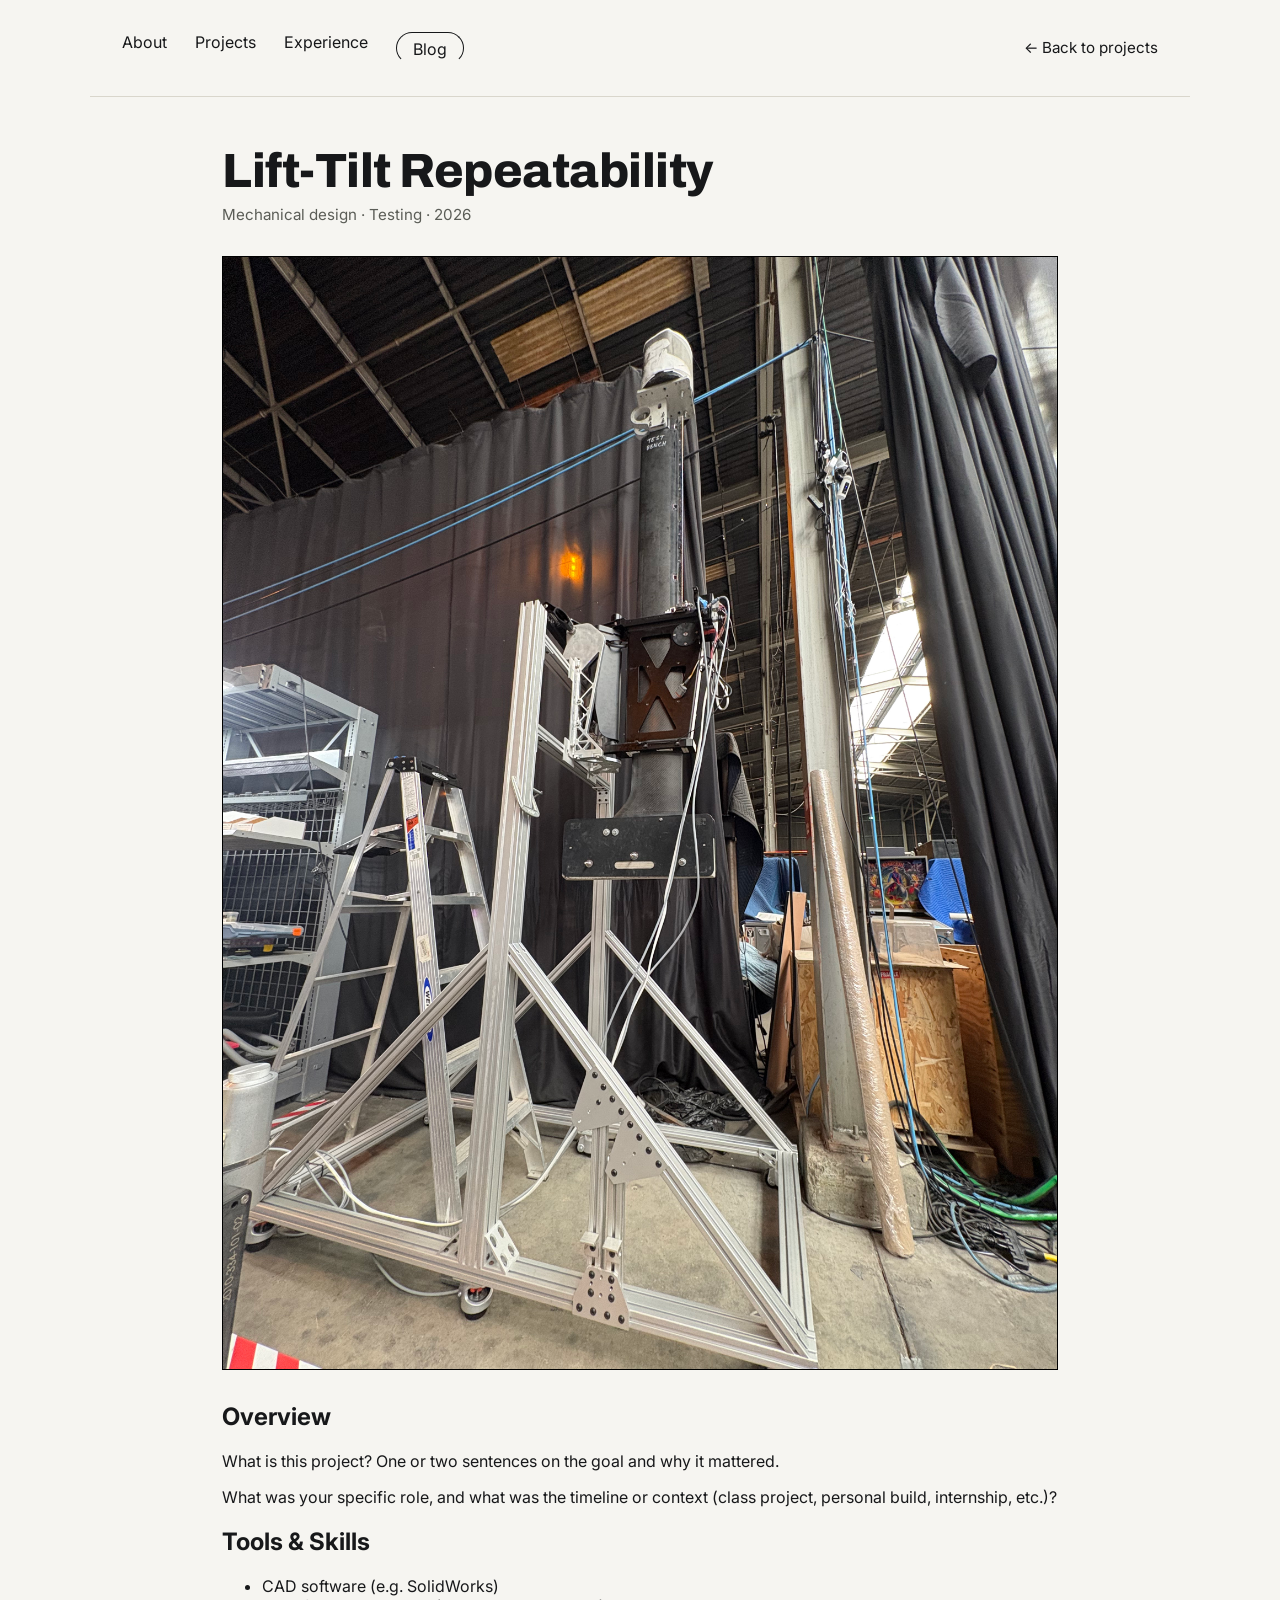
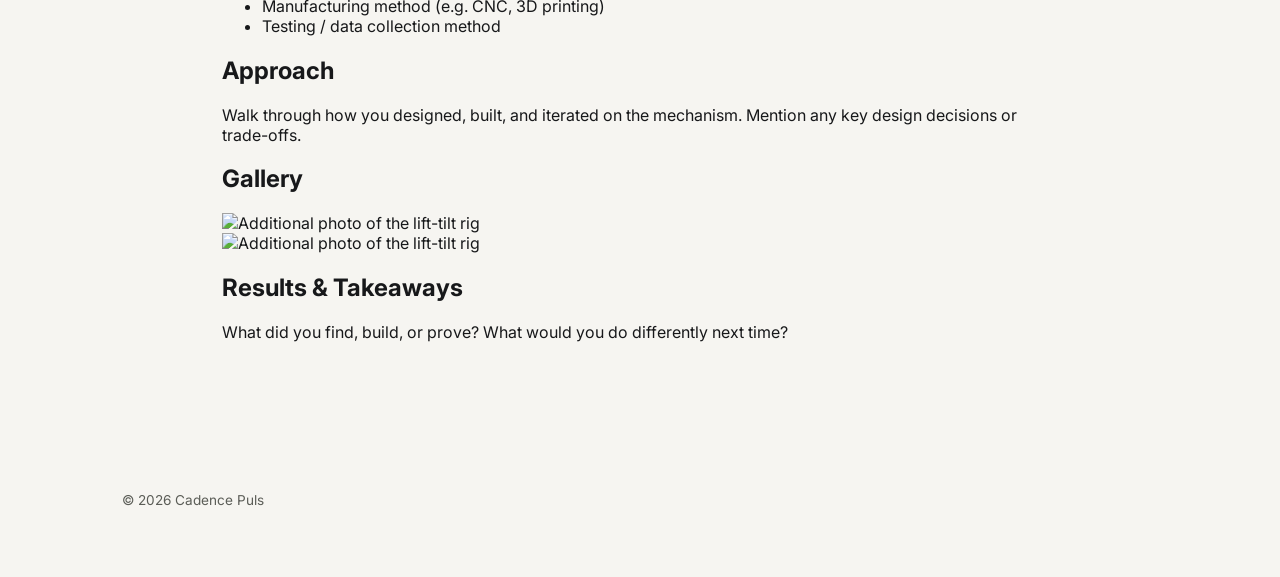
==== lift-tilt.html @ 69611fc2 "Add HTML structure for Lift-Tilt project page This file contains the HTML structure for the Lift-Til" ====
<!DOCTYPE html>
<html lang="en">
<head>
<meta charset="UTF-8">
<meta name="viewport" content="width=device-width, initial-scale=1.0">
<title>Lift-Tilt Repeatability — Cadence Puls</title>
<link rel="preconnect" href="https://fonts.googleapis.com">
<link rel="preconnect" href="https://fonts.gstatic.com" crossorigin>
<link href="https://fonts.googleapis.com/css2?family=Orbitron:wght@500;700;900&family=Archivo:wght@600;700&family=Inter:wght@400;500&display=swap" rel="stylesheet">
<link rel="stylesheet" href="style.css">
</head>
<body>

  <header class="site-header project-header">
    <nav class="site-nav">
      <a href="index.html#about">About</a>
      <a href="index.html#projects">Projects</a>
      <a href="index.html#experience">Experience</a>
      <a href="index.html#blog" class="nav-blog">Blog</a>
    </nav>
    <a href="index.html" class="back-link">&larr; Back to projects</a>
  </header>

  <main class="project-detail">

    <!-- TITLE + QUICK FACTS -->
    <h1 class="project-detail-title">Lift-Tilt Repeatability</h1>
    <p class="project-detail-meta">Mechanical design &middot; Testing &middot; 2026</p>

    <!-- MAIN PHOTO -->
    <div class="project-detail-photo">
      <img src="lift-tilt.jpg" alt="Lift-Tilt Repeatability test rig">
    </div>

    <!-- OVERVIEW: what it is, your role, why it exists -->
    <section class="project-section">
      <h2 class="project-section-title">Overview</h2>
      <p>What is this project? One or two sentences on the goal and why it mattered.</p>
      <p>What was your specific role, and what was the timeline or context (class project, personal build, internship, etc.)?</p>
    </section>

    <!-- TOOLS / SKILLS: quick scannable list -->
    <section class="project-section">
      <h2 class="project-section-title">Tools &amp; Skills</h2>
      <ul class="project-tag-list">
        <li>CAD software (e.g. SolidWorks)</li>
        <li>Manufacturing method (e.g. CNC, 3D printing)</li>
        <li>Testing / data collection method</li>
      </ul>
    </section>

    <!-- APPROACH: how you built/solved it -->
    <section class="project-section">
      <h2 class="project-section-title">Approach</h2>
      <p>Walk through how you designed, built, and iterated on the mechanism. Mention any key design decisions or trade-offs.</p>
    </section>

    <!-- GALLERY: extra photos beyond the hero shot -->
    <section class="project-section">
      <h2 class="project-section-title">Gallery</h2>
      <div class="project-gallery">
        <div class="project-gallery-photo"><img src="lift-tilt-2.jpg" alt="Additional photo of the lift-tilt rig"></div>
        <div class="project-gallery-photo"><img src="lift-tilt-3.jpg" alt="Additional photo of the lift-tilt rig"></div>
      </div>
    </section>

    <!-- RESULTS / LEARNINGS -->
    <section class="project-section">
      <h2 class="project-section-title">Results &amp; Takeaways</h2>
      <p>What did you find, build, or prove? What would you do differently next time?</p>
    </section>

  </main>

  <footer class="site-footer">
    <p>&copy; 2026 Cadence Puls</p>
  </footer>

</body>
</html>
---- style.css ----
:root {
  --paper: #F6F5F1;
  --ink: #17181A;
  --line: #000000;
  --muted: #5B5D57;
}

* {
  box-sizing: border-box;
}

body {
  margin: 0;
  background: var(--paper);
  color: var(--ink);
  font-family: 'Inter', sans-serif;
  -webkit-font-smoothing: antialiased;
}

/* ---------- Header ---------- */

.site-header {
  max-width: 1100px;
  margin: 0 auto;
  padding: 40px 32px 32px;
  display: flex;
  flex-direction: column;
  gap: 20px;
  border-bottom: 1px solid #D9D6CC;
}

.name {
  font-family: 'Orbitron', sans-serif;
  font-weight: 500;
  font-size: clamp(3rem, 8vw, 6rem);
  line-height: 0.9;
  letter-spacing: -0.005em;
  margin: 0;
}

.site-nav {
  display: flex;
  gap: 28px;
  font-size: 1rem;
}

.site-nav a {
  color: var(--ink);
  text-decoration: none;
  padding-bottom: 4px;
  border-bottom: 1px solid transparent;
  transition: border-color 0.15s ease;
}

.site-nav a:hover,
.site-nav a:focus-visible {
  border-bottom-color: var(--ink);
}

.nav-blog {
  border: 1px solid var(--ink);
  border-radius: 999px;
  padding: 6px 16px;
}

.nav-blog:hover,
.nav-blog:focus-visible {
  background: var(--ink);
  color: var(--paper);
  border-bottom-color: var(--ink);
}

/* ---------- Project grid ---------- */

.project-grid {
  max-width: 1100px;
  margin: 0 auto;
  padding: 48px 32px 96px;
  display: grid;
  grid-template-columns: repeat(3, 1fr);
  gap: 40px 32px;
}

.project-card {
  display: flex;
  flex-direction: column;
  gap: 12px;
  color: inherit;
  text-decoration: none;
}

.project-card:hover .project-photo {
  opacity: 0.85;
}

.project-photo {
  aspect-ratio: 1 / 1;
  border: 1.5px solid var(--line);
  overflow: hidden;
  background: #EAE8E1;
}

.project-photo img {
  width: 100%;
  height: 100%;
  object-fit: cover;
  display: block;
  image-rendering: -webkit-optimize-contrast;
  backface-visibility: hidden;
  transform: translateZ(0);
}

.project-title {
  font-family: 'Archivo', sans-serif;
  font-weight: 600;
  font-size: 1rem;
  margin: 0;
  letter-spacing: -0.005em;
}

/* ---------- Project detail page ---------- */

.project-header {
  flex-direction: row;
  align-items: center;
  justify-content: space-between;
  padding: 32px;
}

.back-link {
  color: var(--ink);
  text-decoration: none;
  font-size: 0.95rem;
  border-bottom: 1px solid transparent;
}

.back-link:hover {
  border-bottom-color: var(--ink);
}

.project-detail {
  max-width: 900px;
  margin: 0 auto;
  padding: 48px 32px 96px;
}

.project-detail-title {
  font-family: 'Archivo', sans-serif;
  font-weight: 800;
  font-size: clamp(2rem, 5vw, 3rem);
  letter-spacing: -0.01em;
  margin: 0 0 8px;
}

.project-detail-meta {
  color: var(--muted);
  font-size: 0.95rem;
  margin: 0 0 32px;
}

.project-detail-photo {
  border: 1.5px solid var(--line);
  margin-bottom: 32px;
}

.project-detail-photo img {
  width: 100%;
  display: block;
}

.project-detail-body {
  font-size: 1.05rem;
  line-height: 1.6;
}

.project-detail-body p {
  margin: 0 0 20px;
}

/* ---------- Footer ---------- */

.site-footer {
  max-width: 1100px;
  margin: 0 auto;
  padding: 24px 32px 56px;
  color: var(--muted);
  font-size: 0.85rem;
}

/* ---------- Responsive ---------- */

@media (max-width: 720px) {
  .project-grid {
    grid-template-columns: repeat(2, 1fr);
  }
}

@media (max-width: 460px) {
  .project-grid {
    grid-template-columns: 1fr;
  }

  .site-header {
    flex-direction: column;
    align-items: flex-start;
  }
}
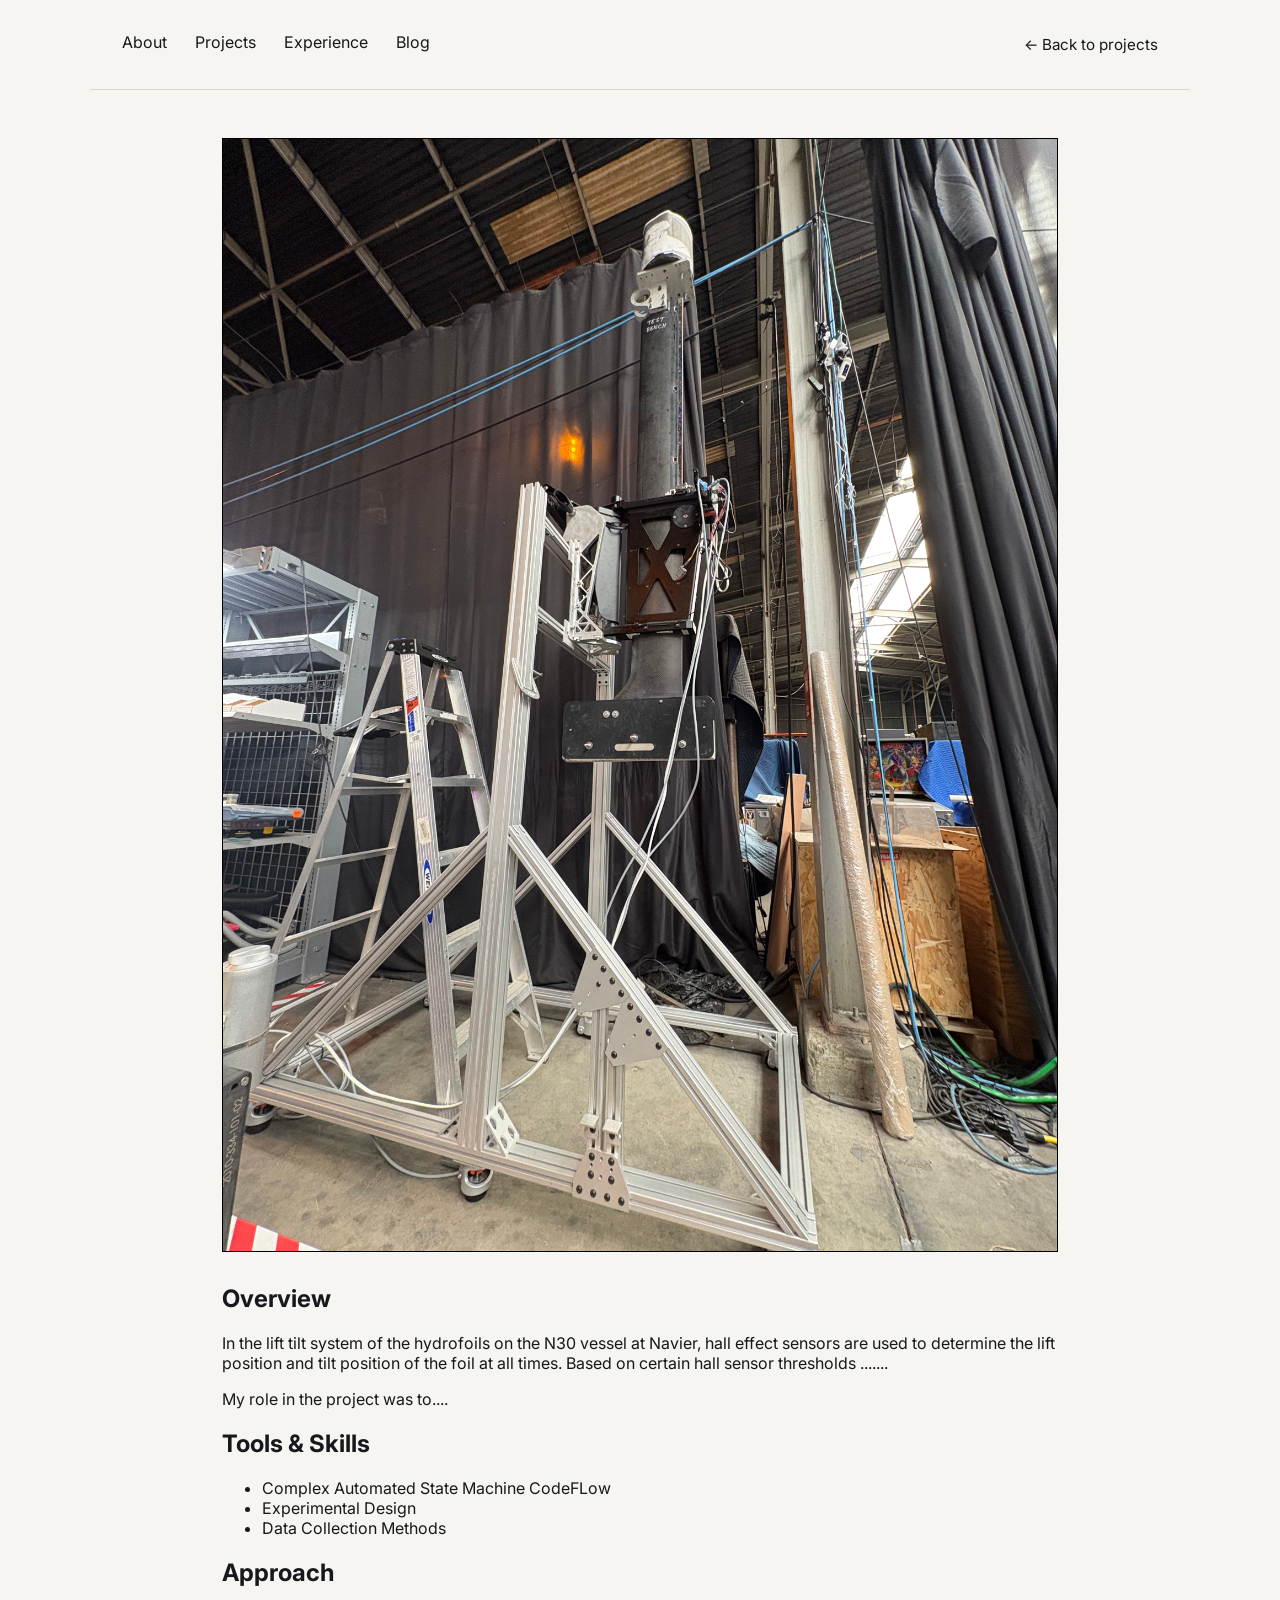
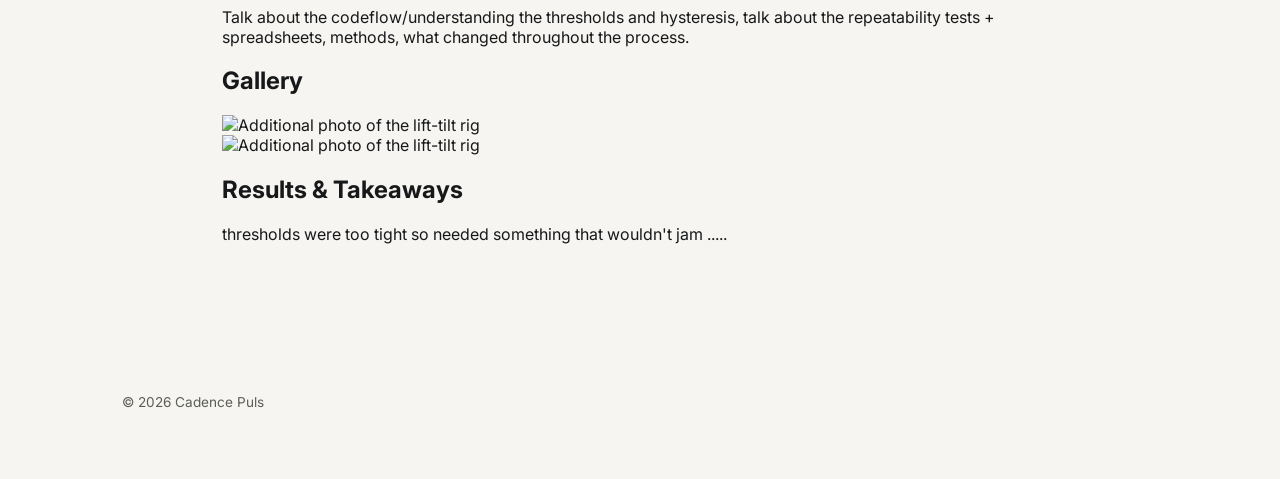
==== commit efd949ed: "Revise title and expand project overview Updated project title and enhanced project overview with sp" ====
--- a/lift-tilt.html
+++ b/lift-tilt.html
@@ -3,7 +3,7 @@
 <head>
 <meta charset="UTF-8">
 <meta name="viewport" content="width=device-width, initial-scale=1.0">
-<title>Lift-Tilt Repeatability — Cadence Puls</title>
+<title>Lift-Tilt Repeatability Testing — Cadence Puls</title>
 <link rel="preconnect" href="https://fonts.googleapis.com">
 <link rel="preconnect" href="https://fonts.gstatic.com" crossorigin>
 <link href="https://fonts.googleapis.com/css2?family=Orbitron:wght@500;700;900&family=Archivo:wght@600;700&family=Inter:wght@400;500&display=swap" rel="stylesheet">
@@ -16,43 +16,39 @@
       <a href="index.html#about">About</a>
       <a href="index.html#projects">Projects</a>
       <a href="index.html#experience">Experience</a>
-      <a href="index.html#blog" class="nav-blog">Blog</a>
+      <a href="index.html#blog">Blog</a>
     </nav>
     <a href="index.html" class="back-link">&larr; Back to projects</a>
   </header>
 
   <main class="project-detail">
 
-    <!-- TITLE + QUICK FACTS -->
-    <h1 class="project-detail-title">Lift-Tilt Repeatability</h1>
-    <p class="project-detail-meta">Mechanical design &middot; Testing &middot; 2026</p>
-
     <!-- MAIN PHOTO -->
     <div class="project-detail-photo">
       <img src="lift-tilt.jpg" alt="Lift-Tilt Repeatability test rig">
     </div>
 
-    <!-- OVERVIEW: what it is, your role, why it exists -->
+    <!-- OVERVIEW -->
     <section class="project-section">
       <h2 class="project-section-title">Overview</h2>
-      <p>What is this project? One or two sentences on the goal and why it mattered.</p>
-      <p>What was your specific role, and what was the timeline or context (class project, personal build, internship, etc.)?</p>
+      <p>In the lift tilt system of the hydrofoils on the N30 vessel at Navier, hall effect sensors are used to determine the lift position and tilt position of the foil at all times. Based on certain hall sensor thresholds .......</p>
+      <p>My role in the project was to.... </p>
     </section>
 
     <!-- TOOLS / SKILLS: quick scannable list -->
     <section class="project-section">
       <h2 class="project-section-title">Tools &amp; Skills</h2>
       <ul class="project-tag-list">
-        <li>CAD software (e.g. SolidWorks)</li>
-        <li>Manufacturing method (e.g. CNC, 3D printing)</li>
-        <li>Testing / data collection method</li>
+        <li>Complex Automated State Machine CodeFLow </li>
+        <li>Experimental Design</li>
+        <li>Data Collection Methods</li>
       </ul>
     </section>
 
     <!-- APPROACH: how you built/solved it -->
     <section class="project-section">
       <h2 class="project-section-title">Approach</h2>
-      <p>Walk through how you designed, built, and iterated on the mechanism. Mention any key design decisions or trade-offs.</p>
+      <p>Talk about the codeflow/understanding the thresholds and hysteresis, talk about the repeatability tests + spreadsheets, methods, what changed throughout the process. </p>
     </section>
 
     <!-- GALLERY: extra photos beyond the hero shot -->
@@ -67,7 +63,7 @@
     <!-- RESULTS / LEARNINGS -->
     <section class="project-section">
       <h2 class="project-section-title">Results &amp; Takeaways</h2>
-      <p>What did you find, build, or prove? What would you do differently next time?</p>
+      <p>thresholds were too tight so needed something that wouldn't jam ..... </p>
     </section>
 
   </main>
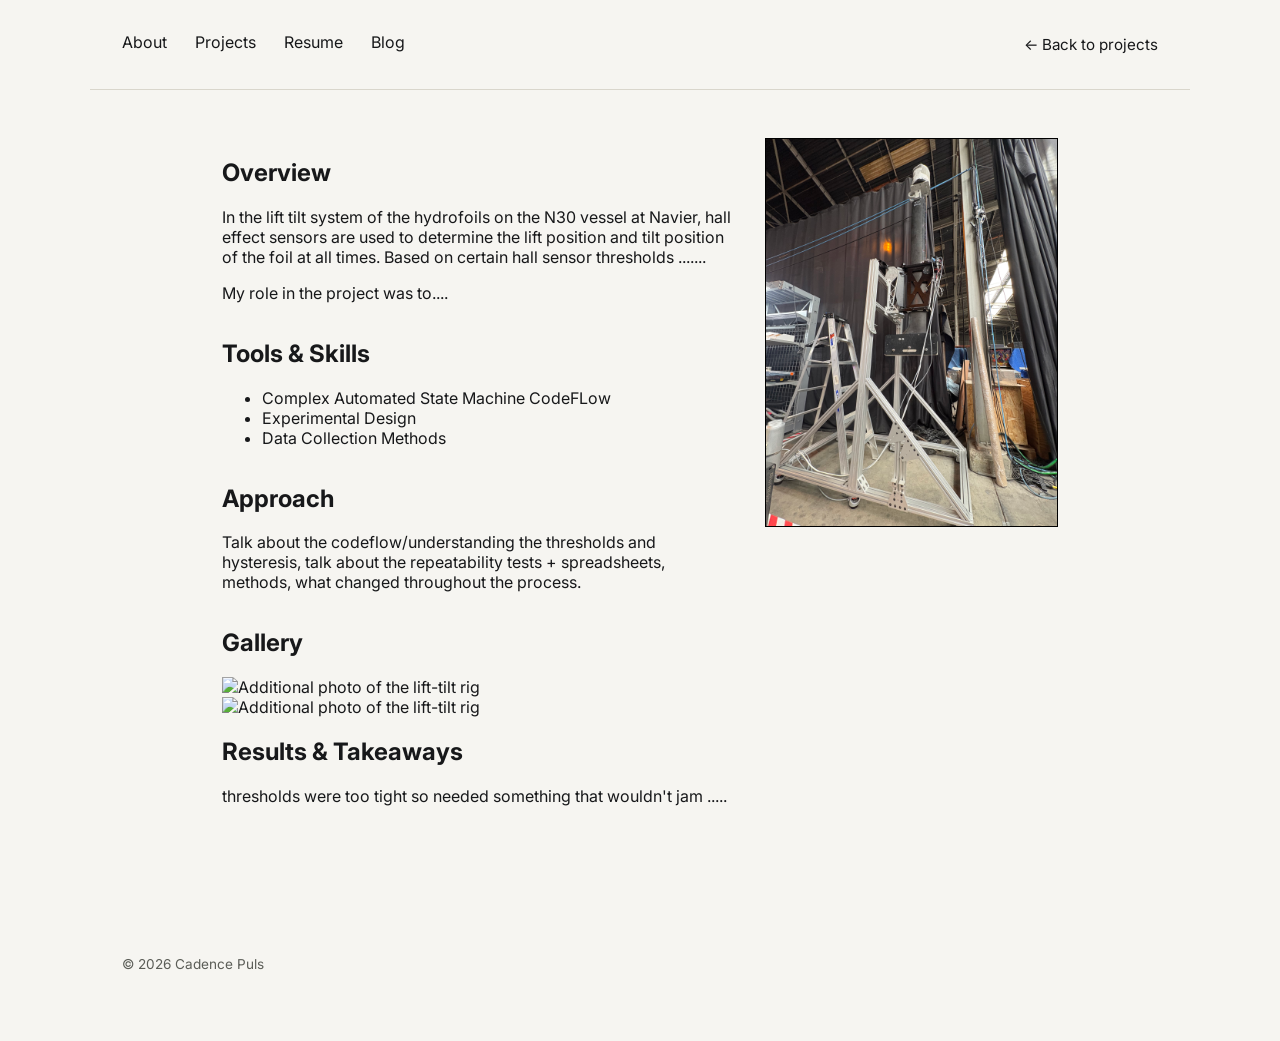
==== commit 24645084: "Update lift-tilt.html" ====
--- a/lift-tilt.html
+++ b/lift-tilt.html
@@ -15,7 +15,7 @@
     <nav class="site-nav">
       <a href="index.html#about">About</a>
       <a href="index.html#projects">Projects</a>
-      <a href="index.html#experience">Experience</a>
+      <a href="resume.html#resume">Resume</a>
       <a href="index.html#blog">Blog</a>
     </nav>
     <a href="index.html" class="back-link">&larr; Back to projects</a>
--- a/style.css
+++ b/style.css
@@ -70,6 +70,52 @@
   border-bottom-color: var(--ink);
 }
 
+/* ---------- Spacer ---------- */
+
+/* Text sits in the same margins as the header and project grid */
+.intro {
+  max-width: 1100px;
+  margin: 0 auto;
+  padding: 48px 32px 40px;
+}
+
+.intro-title {
+  font-family: 'Archivo', sans-serif;
+  font-weight: 700;
+  font-size: 1.1rem;
+  text-transform: uppercase;
+  letter-spacing: 0.06em;
+  margin: 0 0 16px;
+}
+
+.intro p {
+  max-width: 70ch;
+  font-size: 1.05rem;
+  line-height: 1.6;
+  margin: 0;
+}
+
+/* Image runs edge to edge, no movement */
+.spacer {
+  width: 100%;
+  height: 160px;
+}
+
+.spacer-img {
+  width: 100%;
+  height: 100%;
+  object-fit: cover;
+  display: block;
+  opacity: 0.6;
+  transition: opacity 0.4s ease;
+}
+
+.spacer-img:hover {
+  opacity: 1;
+}
+
+
+
 /* ---------- Project grid ---------- */
 
 .project-grid {
@@ -159,13 +205,29 @@
 }
 
 .project-detail-photo {
+  float: right;
+  width: 35%;                 /* smaller = lower number */
+  margin: 0 0 24px 32px;      /* space between photo and text */
   border: 1.5px solid var(--line);
-  margin-bottom: 32px;
 }
 
 .project-detail-photo img {
   width: 100%;
   display: block;
+}
+
+/* Lets each section sit beside the photo instead of running under it */
+.project-section {
+  display: flow-root;
+}
+
+/* On phones, drop back to a full-width photo above the text */
+@media (max-width: 640px) {
+  .project-detail-photo {
+    float: none;
+    width: 100%;
+    margin: 0 0 24px;
+  }
 }
 
 .project-detail-body {
@@ -177,6 +239,90 @@
   margin: 0 0 20px;
 }
 
+/* ---------- Resume Page ---------- */
+
+.resume-page {
+  max-width: 1100px;
+  margin: 0 auto;
+  padding: 64px 32px 96px;
+}
+
+.resume-title {
+  font-family: 'Archivo', sans-serif;
+  font-weight: 800;
+  font-size: clamp(2.5rem, 6vw, 4rem);
+  text-align: center;
+  margin: 0 0 24px;
+}
+
+.resume-intro {
+  max-width: 65ch;
+  margin: 0 auto 56px;
+  text-align: center;
+  line-height: 1.6;
+}
+
+/* Resume on the left, photos on the right */
+.resume-layout {
+  display: grid;
+  grid-template-columns: 3fr 2fr;
+  gap: 32px;
+  align-items: start;
+}
+
+.resume-doc img {
+  width: 100%;
+  display: block;
+  border: 1.5px solid var(--line);
+}
+
+.resume-download {
+  display: inline-block;
+  margin-bottom: 16px;
+  padding: 8px 18px;
+  border: 1px solid var(--ink);
+  border-radius: 999px;
+  color: var(--ink);
+  text-decoration: none;
+  font-size: 0.95rem;
+}
+
+.resume-download:hover {
+  background: var(--ink);
+  color: var(--paper);
+}
+
+.resume-embed {
+  width: 100%;
+  height: 1100px;
+}
+
+/* Photo collage: two columns, "wide" ones span both */
+.resume-photos {
+  display: grid;
+  grid-template-columns: 1fr 1fr;
+  gap: 12px;
+}
+
+.resume-photos img {
+  width: 100%;
+  height: 100%;
+  object-fit: cover;
+  display: block;
+  border: 1.5px solid var(--line);
+}
+
+.resume-photos .wide {
+  grid-column: 1 / -1;
+}
+
+/* Phones: stack everything */
+@media (max-width: 800px) {
+  .resume-layout {
+    grid-template-columns: 1fr;
+  }
+}
+
 /* ---------- Footer ---------- */
 
 .site-footer {
